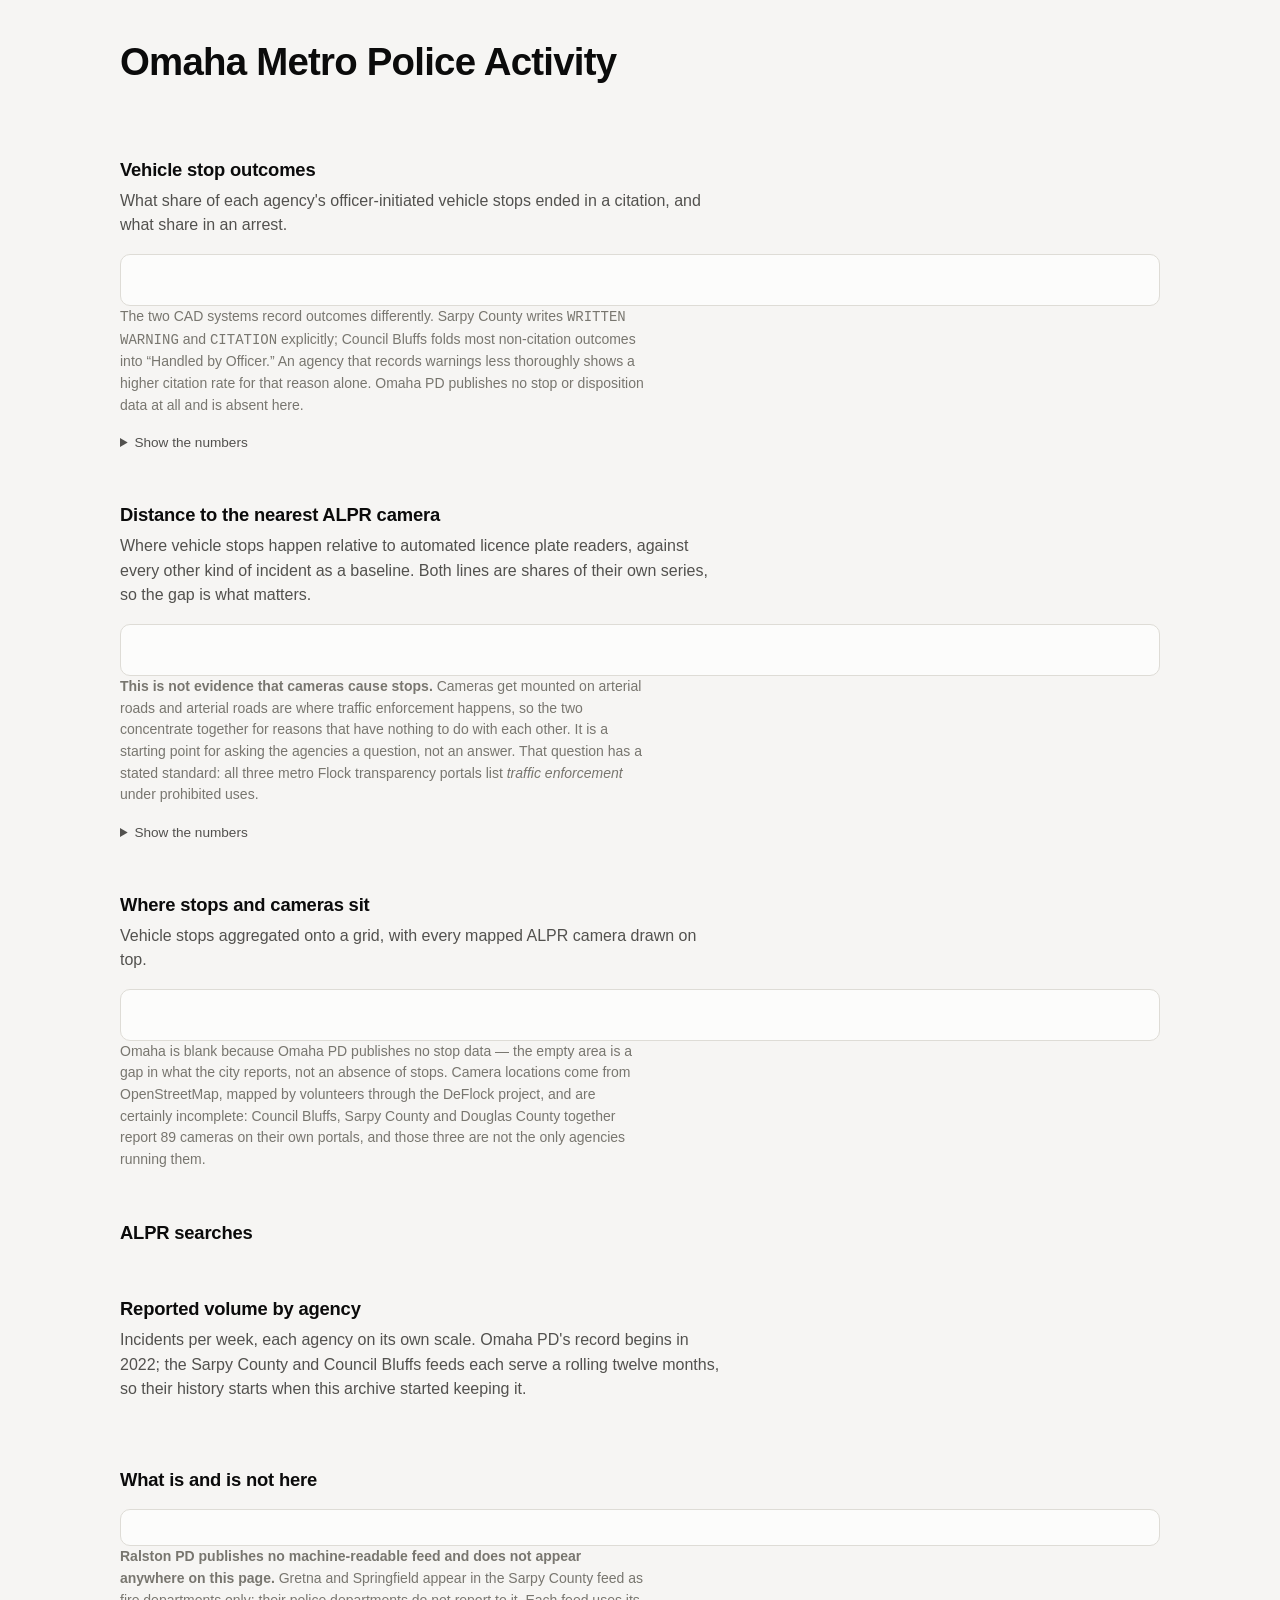
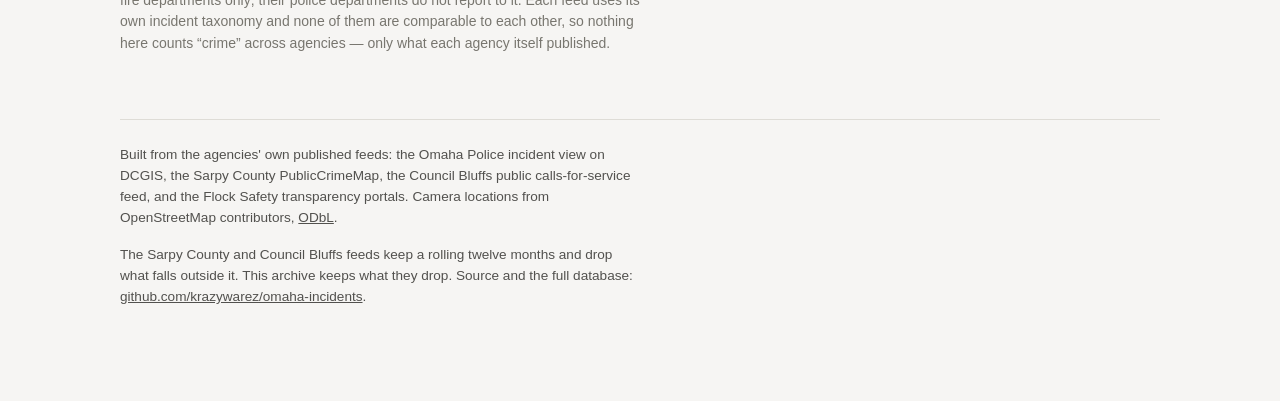
==== site_template.html @ b9408009 "Add a static public site and a Flock export reminder build_site.py precomputes every figure from the" ====
<!doctype html>
<html lang="en">
<head>
<meta charset="utf-8">
<meta name="viewport" content="width=device-width, initial-scale=1">
<title>Omaha Metro Police Activity</title>
<meta name="description" content="Police incidents, vehicle stops and ALPR camera surveillance across the Omaha metro, from the agencies' own published feeds.">
<style>
:root {
  color-scheme: light;
  --surface-0: #f6f5f3;
  --surface-1: #fcfcfb;
  --border:    #dedcd6;
  --text-primary:   #0b0b0b;
  --text-secondary: #52514e;
  --text-muted:     #78766f;
  --grid:      #e8e6e1;
  --series-1:  #2a78d6;
  --series-2:  #eb6834;
  --seq-1: #cde2fb; --seq-2: #9ec5f4; --seq-3: #6da7ec;
  --seq-4: #3987e5; --seq-5: #256abf; --seq-6: #0d366b;
}
@media (prefers-color-scheme: dark) {
  :root {
    color-scheme: dark;
    --surface-0: #121211;
    --surface-1: #1a1a19;
    --border:    #34342f;
    --text-primary:   #ffffff;
    --text-secondary: #c3c2b7;
    --text-muted:     #96958c;
    --grid:      #2c2c28;
    --series-1:  #3987e5;
    --series-2:  #d95926;
    --seq-1: #104281; --seq-2: #184f95; --seq-3: #256abf;
    --seq-4: #2a78d6; --seq-5: #5598e7; --seq-6: #9ec5f4;
  }
}
* { box-sizing: border-box; }
body {
  margin: 0; background: var(--surface-0); color: var(--text-primary);
  font: 16px/1.55 -apple-system, BlinkMacSystemFont, "Segoe UI", Roboto, Helvetica, Arial, sans-serif;
  -webkit-font-smoothing: antialiased;
}
.wrap { max-width: 1080px; margin: 0 auto; padding: 2.5rem 1.25rem 5rem; }
h1 { font-size: clamp(1.7rem, 4vw, 2.4rem); line-height: 1.15; margin: 0 0 .5rem; letter-spacing: -.02em; }
h2 { font-size: 1.15rem; margin: 0 0 .25rem; letter-spacing: -.01em; }
p  { margin: 0 0 1rem; color: var(--text-secondary); max-width: 68ch; }
.lede { font-size: 1.05rem; }
.stamp { color: var(--text-muted); font-size: .85rem; }
section { margin: 3rem 0 0; }
.note { font-size: .875rem; color: var(--text-muted); max-width: 68ch; }
.card {
  background: var(--surface-1); border: 1px solid var(--border);
  border-radius: 10px; padding: 1.1rem 1.2rem; margin-top: .9rem;
}
.tiles { display: grid; gap: .75rem; grid-template-columns: repeat(auto-fit, minmax(140px, 1fr)); margin-top: 1.5rem; }
.tile { background: var(--surface-1); border: 1px solid var(--border); border-radius: 10px; padding: .85rem 1rem; }
.tile b { display: block; font-size: 1.65rem; font-weight: 650; letter-spacing: -.02em; font-variant-numeric: tabular-nums; }
.tile span { display: block; font-size: .8rem; color: var(--text-muted); margin-top: .1rem; }
.legend { display: flex; flex-wrap: wrap; gap: 1rem; font-size: .85rem; color: var(--text-secondary); margin: .1rem 0 .8rem; }
.legend i { width: 10px; height: 10px; border-radius: 2px; display: inline-block; margin-right: .4rem; vertical-align: -1px; }
svg { display: block; width: 100%; height: auto; overflow: visible; }
svg text { fill: var(--text-secondary); font-size: 11px; }
svg .axis-line { stroke: var(--border); stroke-width: 1; }
svg .grid-line { stroke: var(--grid); stroke-width: 1; }
svg .val { fill: var(--text-primary); font-size: 11px; font-variant-numeric: tabular-nums; }
svg .cat { fill: var(--text-primary); font-size: 12px; }
.small-mult { display: grid; gap: .9rem; grid-template-columns: repeat(auto-fit, minmax(230px, 1fr)); }
.sm h3 { font-size: .85rem; margin: 0 0 .1rem; font-weight: 600; }
.sm .sub { font-size: .75rem; color: var(--text-muted); margin-bottom: .2rem; font-variant-numeric: tabular-nums; }
table { border-collapse: collapse; width: 100%; font-size: .85rem; font-variant-numeric: tabular-nums; }
th, td { text-align: right; padding: .35rem .6rem; border-bottom: 1px solid var(--border); }
th:first-child, td:first-child { text-align: left; }
th { color: var(--text-muted); font-weight: 600; }
details { margin-top: .8rem; }
summary { cursor: pointer; font-size: .85rem; color: var(--text-secondary); }
#tip {
  position: fixed; pointer-events: none; opacity: 0; transition: opacity .1s;
  background: var(--surface-1); border: 1px solid var(--border); border-radius: 7px;
  padding: .4rem .6rem; font-size: .8rem; color: var(--text-primary);
  box-shadow: 0 4px 14px rgba(0,0,0,.16); z-index: 9; max-width: 260px;
  font-variant-numeric: tabular-nums;
}
.bar-track { fill: var(--grid); }
.hit { fill: transparent; }
footer { margin-top: 4rem; padding-top: 1.5rem; border-top: 1px solid var(--border); font-size: .85rem; color: var(--text-muted); }
footer a { color: var(--text-secondary); }
</style>
</head>
<body>
<div id="tip" role="status" aria-live="polite"></div>
<div class="wrap">
<h1>Omaha Metro Police Activity</h1>
<p class="lede" id="lede"></p>
<p class="stamp" id="stamp"></p>

<div class="tiles" id="tiles"></div>

<section>
  <h2>Vehicle stop outcomes</h2>
  <p>What share of each agency's officer-initiated vehicle stops ended in a citation, and what share in an arrest.</p>
  <div class="card">
    <div class="legend" id="lg-out"></div>
    <div id="c-outcomes"></div>
  </div>
  <p class="note">The two CAD systems record outcomes differently. Sarpy County writes <code>WRITTEN WARNING</code> and <code>CITATION</code> explicitly; Council Bluffs folds most non-citation outcomes into &ldquo;Handled by Officer.&rdquo; An agency that records warnings less thoroughly shows a higher citation rate for that reason alone. Omaha PD publishes no stop or disposition data at all and is absent here.</p>
  <details><summary>Show the numbers</summary><div id="t-outcomes"></div></details>
</section>

<section>
  <h2>Distance to the nearest ALPR camera</h2>
  <p>Where vehicle stops happen relative to automated licence plate readers, against every other kind of incident as a baseline. Both lines are shares of their own series, so the gap is what matters.</p>
  <div class="card">
    <div class="legend" id="lg-prox"></div>
    <div id="c-prox"></div>
  </div>
  <p class="note"><strong>This is not evidence that cameras cause stops.</strong> Cameras get mounted on arterial roads and arterial roads are where traffic enforcement happens, so the two concentrate together for reasons that have nothing to do with each other. It is a starting point for asking the agencies a question, not an answer. That question has a stated standard: all three metro Flock transparency portals list <em>traffic enforcement</em> under prohibited uses.</p>
  <details><summary>Show the numbers</summary><div id="t-prox"></div></details>
</section>

<section>
  <h2>Where stops and cameras sit</h2>
  <p>Vehicle stops aggregated onto a grid, with every mapped ALPR camera drawn on top.</p>
  <div class="card">
    <div class="legend" id="lg-map"></div>
    <div id="c-map"></div>
  </div>
  <p class="note">Omaha is blank because Omaha PD publishes no stop data &mdash; the empty area is a gap in what the city reports, not an absence of stops. Camera locations come from OpenStreetMap, mapped by volunteers through the DeFlock project, and are certainly incomplete: Council Bluffs, Sarpy County and Douglas County together report 89 cameras on their own portals, and those three are not the only agencies running them.</p>
</section>

<section>
  <h2>ALPR searches</h2>
  <div id="searches"></div>
</section>

<section>
  <h2>Reported volume by agency</h2>
  <p>Incidents per week, each agency on its own scale. Omaha PD's record begins in 2022; the Sarpy County and Council Bluffs feeds each serve a rolling twelve months, so their history starts when this archive started keeping it.</p>
  <div class="small-mult" id="c-weekly"></div>
</section>

<section>
  <h2>What is and is not here</h2>
  <div class="card"><div id="t-coverage"></div></div>
  <p class="note"><strong>Ralston PD publishes no machine-readable feed and does not appear anywhere on this page.</strong> Gretna and Springfield appear in the Sarpy County feed as fire departments only; their police departments do not report to it. Each feed uses its own incident taxonomy and none of them are comparable to each other, so nothing here counts &ldquo;crime&rdquo; across agencies &mdash; only what each agency itself published.</p>
</section>

<footer>
  <p>Built from the agencies' own published feeds: the Omaha Police incident view on DCGIS, the Sarpy County PublicCrimeMap, the Council Bluffs public calls-for-service feed, and the Flock Safety transparency portals. Camera locations from OpenStreetMap contributors, <a href="https://opendatacommons.org/licenses/odbl/">ODbL</a>.</p>
  <p>The Sarpy County and Council Bluffs feeds keep a rolling twelve months and drop what falls outside it. This archive keeps what they drop. Source and the full database: <a href="https://github.com/krazywarez/omaha-incidents">github.com/krazywarez/omaha-incidents</a>.</p>
</footer>
</div>

<script>
const DATA = /*DATA*/null;
const S1 = 'var(--series-1)', S2 = 'var(--series-2)';
const fmt = n => n.toLocaleString('en-US');
const pct = (v, d = 1) => (v * 100).toFixed(d) + '%';
const tip = document.getElementById('tip');

function showTip(evt, html) {
  tip.innerHTML = html;
  tip.style.opacity = 1;
  const pad = 14, r = tip.getBoundingClientRect();
  let x = evt.clientX + pad, y = evt.clientY + pad;
  if (x + r.width > innerWidth - 8) x = evt.clientX - r.width - pad;
  if (y + r.height > innerHeight - 8) y = evt.clientY - r.height - pad;
  tip.style.left = x + 'px'; tip.style.top = y + 'px';
}
const hideTip = () => { tip.style.opacity = 0; };
function hoverable(el, html) {
  el.addEventListener('mousemove', e => showTip(e, html));
  el.addEventListener('mouseleave', hideTip);
}
const el = (tag, attrs = {}, kids = []) => {
  const n = document.createElementNS('http://www.w3.org/2000/svg', tag);
  for (const k in attrs) n.setAttribute(k, attrs[k]);
  kids.forEach(c => n.appendChild(c));
  return n;
};
function legend(id, items) {
  document.getElementById(id).innerHTML = items
    .map(([c, l]) => `<span><i style="background:${c}"></i>${l}</span>`).join('');
}
function table(id, cols, rows) {
  document.getElementById(id).innerHTML =
    '<table><thead><tr>' + cols.map(c => `<th>${c}</th>`).join('') +
    '</tr></thead><tbody>' + rows.map(r => '<tr>' +
      r.map(c => `<td>${c}</td>`).join('') + '</tr>').join('') + '</tbody></table>';
}

/* ---- tiles ---- */
(function () {
  const t = DATA.totals;
  document.getElementById('lede').textContent =
    `${fmt(t.incidents)} incidents and ${fmt(t.stops)} officer-initiated vehicle stops from six law` +
    ` enforcement agencies, against ${fmt(t.cameras)} mapped licence plate readers and` +
    ` ${fmt(t.searches)} published searches of one agency's camera network.`;
  document.getElementById('stamp').textContent = 'Rebuilt ' + t.built + '.';
  const tiles = [
    [fmt(t.incidents), 'Incidents'], [fmt(t.stops), 'Vehicle stops'],
    [fmt(t.cameras), 'ALPR cameras'], [fmt(t.searches), 'Published searches'],
    [fmt(t.raw), 'Raw payloads kept'],
  ];
  document.getElementById('tiles').innerHTML = tiles
    .map(([v, l]) => `<div class="tile"><b>${v}</b><span>${l}</span></div>`).join('');
})();

/* ---- stop outcomes: grouped horizontal bars ---- */
(function () {
  const d = DATA.outcomes;
  if (!d.length) return;
  legend('lg-out', [[S1, 'Cited'], [S2, 'Arrested']]);
  const W = 720, rowH = 52, padL = 150, padR = 64, top = 8;
  const H = top + d.length * rowH + 26;
  const max = Math.max(...d.map(r => r.cited)) * 1.12;
  const x = v => padL + (v / max) * (W - padL - padR);
  const svg = el('svg', { viewBox: `0 0 ${W} ${H}`, role: 'img',
    'aria-label': 'Citation and arrest rate on vehicle stops, by agency' });

  [0, .2, .4, .6].forEach(g => {
    if (g > max) return;
    svg.appendChild(el('line', { class: 'grid-line', x1: x(g), x2: x(g), y1: top, y2: top + d.length * rowH }));
    const tx = el('text', { x: x(g), y: H - 8, 'text-anchor': 'middle' });
    tx.textContent = pct(g, 0); svg.appendChild(tx);
  });

  d.forEach((r, i) => {
    const yTop = top + i * rowH;
    const name = el('text', { x: padL - 12, y: yTop + 26, 'text-anchor': 'end', class: 'cat' });
    name.textContent = r.agency; svg.appendChild(name);
    // 2px surface gap between the paired bars
    [['cited', S1, yTop + 8, 15], ['arrested', S2, yTop + 25, 15]].forEach(([k, col, y, h]) => {
      const w = Math.max(x(r[k]) - padL, 0);
      const bar = el('rect', { x: padL, y, width: w, height: h, rx: 4, fill: col });
      svg.appendChild(bar);
      const lab = el('text', { x: padL + w + 8, y: y + h - 3, class: 'val' });
      lab.textContent = pct(r[k], k === 'arrested' ? 2 : 1);
      svg.appendChild(lab);
      const hit = el('rect', { class: 'hit', x: padL, y: y - 2, width: W - padL, height: h + 4 });
      svg.appendChild(hit);
      hoverable(hit, `<b>${r.agency}</b><br>${k === 'cited' ? 'Cited' : 'Arrested'}: ` +
        `${pct(r[k], 2)} of ${fmt(r.stops)} stops`);
    });
  });
  document.getElementById('c-outcomes').appendChild(svg);
  table('t-outcomes', ['Agency', 'Stops', 'Cited', 'Arrested'],
    d.map(r => [r.agency, fmt(r.stops), pct(r.cited), pct(r.arrested, 2)]));
})();

/* ---- distance to nearest camera: two lines + crosshair ---- */
(function () {
  const d = DATA.proximity;
  if (!d.length) return;
  legend('lg-prox', [[S2, 'Vehicle stops'], [S1, 'All other incidents']]);
  const W = 720, H = 300, padL = 52, padR = 96, padT = 12, padB = 44;
  const maxY = Math.max(...d.map(r => Math.max(r.stops, r.other))) * 1.1;
  const maxX = Math.max(...d.map(r => r.m));
  const x = v => padL + (v / maxX) * (W - padL - padR);
  const y = v => H - padB - (v / maxY) * (H - padT - padB);
  const svg = el('svg', { viewBox: `0 0 ${W} ${H}`, role: 'img',
    'aria-label': 'Share of incidents by distance to the nearest ALPR camera' });

  for (let g = 0; g <= maxY; g += 0.04) {
    svg.appendChild(el('line', { class: 'grid-line', x1: padL, x2: W - padR, y1: y(g), y2: y(g) }));
    const t = el('text', { x: padL - 10, y: y(g) + 4, 'text-anchor': 'end' });
    t.textContent = pct(g, 0); svg.appendChild(t);
  }
  d.forEach(r => {
    const t = el('text', { x: x(r.m), y: H - padB + 18, 'text-anchor': 'middle' });
    t.textContent = r.m; svg.appendChild(t);
  });
  const ax = el('text', { x: (padL + W - padR) / 2, y: H - 6, 'text-anchor': 'middle' });
  ax.textContent = 'metres to the nearest camera'; svg.appendChild(ax);

  const path = (key, col) => {
    const dstr = d.map((r, i) => `${i ? 'L' : 'M'}${x(r.m)},${y(r[key])}`).join(' ');
    svg.appendChild(el('path', { d: dstr, fill: 'none', stroke: col,
      'stroke-width': 2, 'stroke-linejoin': 'round', 'stroke-linecap': 'round' }));
    d.forEach(r => svg.appendChild(el('circle', { cx: x(r.m), cy: y(r[key]), r: 4,
      fill: col, stroke: 'var(--surface-1)', 'stroke-width': 2 })));
    const last = d[d.length - 1];
    const lab = el('text', { x: x(last.m) + 10, y: y(last[key]) + 4, class: 'val' });
    lab.textContent = key === 'stops' ? 'stops' : 'other'; svg.appendChild(lab);
  };
  path('other', S1); path('stops', S2);

  const cross = el('line', { class: 'axis-line', y1: padT, y2: H - padB, opacity: 0 });
  svg.appendChild(cross);
  const band = el('rect', { class: 'hit', x: padL, y: padT, width: W - padL - padR, height: H - padT - padB });
  svg.appendChild(band);
  band.addEventListener('mousemove', e => {
    const box = svg.getBoundingClientRect();
    const vx = (e.clientX - box.left) / box.width * W;
    let best = d[0];
    d.forEach(r => { if (Math.abs(x(r.m) - vx) < Math.abs(x(best.m) - vx)) best = r; });
    cross.setAttribute('x1', x(best.m)); cross.setAttribute('x2', x(best.m));
    cross.setAttribute('opacity', 1);
    showTip(e, `<b>${best.m}–${best.m + (d[1] ? d[1].m - d[0].m : 200)} m</b><br>` +
      `Vehicle stops: ${pct(best.stops)}<br>All other: ${pct(best.other)}`);
  });
  band.addEventListener('mouseleave', () => { cross.setAttribute('opacity', 0); hideTip(); });
  document.getElementById('c-prox').appendChild(svg);
  table('t-prox', ['Distance (m)', 'Vehicle stops', 'All other incidents'],
    d.map(r => [r.m, pct(r.stops, 2), pct(r.other, 2)]));
})();

/* ---- map: stop-density grid + cameras ---- */
(function () {
  const m = DATA.map;
  if (!m || !m.cells.length) return;
  const seq = ['--seq-1', '--seq-2', '--seq-3', '--seq-4', '--seq-5', '--seq-6'].map(v => `var(${v})`);
  legend('lg-map', [[seq[1], 'Fewer stops'], [seq[5], 'More stops'], [S2, 'ALPR camera']]);
  // bounds must cover the cameras too, or they render outside the frame
  const lats = m.cells.map(c => c[0]).concat(m.cameras.map(c => c[0]));
  const lons = m.cells.map(c => c[1]).concat(m.cameras.map(c => c[1]));
  const lat0 = Math.min(...lats) - m.cell, lat1 = Math.max(...lats) + m.cell * 2;
  const lon0 = Math.min(...lons) - m.cell, lon1 = Math.max(...lons) + m.cell * 2;
  const k = Math.cos((lat0 + lat1) / 2 * Math.PI / 180);
  const W = 900, H = Math.round(W * (lat1 - lat0) / ((lon1 - lon0) * k));
  const x = lon => (lon - lon0) / (lon1 - lon0) * W;
  const y = lat => H - (lat - lat0) / (lat1 - lat0) * H;
  const svg = el('svg', { viewBox: `0 0 ${W} ${H}`, role: 'img',
    'aria-label': 'Map of vehicle stop density with ALPR camera locations' });
  const clip = el('clipPath', { id: 'mapclip' });
  clip.appendChild(el('rect', { x: 0, y: 0, width: W, height: H, rx: 6 }));
  svg.appendChild(clip);
  svg.appendChild(el('rect', { x: 0, y: 0, width: W, height: H, fill: 'var(--surface-0)', rx: 6 }));
  const plot = el('g', { 'clip-path': 'url(#mapclip)' });
  svg.appendChild(plot);

  const counts = m.cells.map(c => c[2]).sort((a, b) => a - b);
  const q = p => counts[Math.floor(p * (counts.length - 1))];
  const breaks = [q(.4), q(.65), q(.82), q(.93), q(.98)];
  const colour = n => seq[breaks.filter(b => n > b).length];
  const cw = x(lon0 + m.cell) - x(lon0), ch = y(lat0) - y(lat0 + m.cell);
  m.cells.forEach(([la, lo, n]) => {
    const r = el('rect', { x: x(lo), y: y(la + m.cell), width: Math.max(cw - 1, 1),
      height: Math.max(ch - 1, 1), fill: colour(n), rx: 1 });
    plot.appendChild(r);
    hoverable(r, `${fmt(n)} vehicle stops in this cell`);
  });
  m.cameras.forEach(([la, lo]) => {
    const c = el('circle', { cx: x(lo), cy: y(la), r: 4.5, fill: S2,
      stroke: 'var(--surface-0)', 'stroke-width': 2 });
    plot.appendChild(c);
    hoverable(c, 'ALPR camera<br>' + la.toFixed(4) + ', ' + lo.toFixed(4));
  });
  [['Omaha', 41.257, -95.995], ['Council Bluffs', 41.262, -95.861],
   ['Bellevue', 41.137, -95.914], ['Papillion', 41.155, -96.043],
   ['La Vista', 41.183, -96.031], ['Ralston', 41.205, -96.043]].forEach(([n, la, lo]) => {
    if (la < lat0 || la > lat1 || lo < lon0 || lo > lon1) return;
    const t = el('text', { x: x(lo), y: y(la), 'text-anchor': 'middle', class: 'cat' });
    t.setAttribute('stroke', 'var(--surface-0)'); t.setAttribute('stroke-width', '3');
    t.setAttribute('paint-order', 'stroke'); t.textContent = n;
    plot.appendChild(t);
  });
  document.getElementById('c-map').appendChild(svg);
})();

/* ---- search audit ---- */
(function () {
  const s = DATA.searches, host = document.getElementById('searches');
  if (!s) { host.innerHTML = '<p>No search audit has been collected yet.</p>'; return; }
  const missing = s.searches - s.with_reason;
  host.innerHTML =
    `<p>Council Bluffs PD publishes every search run against its camera network for the ` +
    `trailing 30 days. Between ${s.first} and ${s.last} there were <b>${fmt(s.searches)}</b>. ` +
    `Its own access policy states that all system access requires a valid reason.</p>` +
    `<div class="card">` +
      `<div class="legend"><span><i style="background:${S2}"></i>Search recorded a reason</span>` +
      `<span><i style="background:var(--grid)"></i>No reason recorded</span></div>` +
      `<div id="c-reason"></div>` +
      `<p class="note" style="margin:.7rem 0 0">${fmt(s.with_reason)} of ${fmt(s.searches)} searches ` +
      `carried any reason at all. The reasons that exist are free text, often a single word. ` +
      `The user id is redacted by Flock before publication, so no search here can be attributed ` +
      `to a person.</p>` +
    `</div>` +
    `<p style="margin-top:1.4rem">Each search reaches across a sharing network of other agencies' ` +
    `cameras. The median search touched <b>${fmt(s.median_networks)}</b> networks; the largest ` +
    `touched <b>${fmt(s.max_networks)}</b>.</p>` +
    `<div class="card"><div id="c-net"></div></div>` +
    `<details><summary>Most common stated reasons</summary><div id="t-reasons"></div></details>`;

  const W = 720, H = 46;
  const svg = el('svg', { viewBox: `0 0 ${W} ${H}`, role: 'img',
    'aria-label': 'Share of searches recording a reason' });
  const w1 = W * s.reason_rate;
  svg.appendChild(el('rect', { class: 'bar-track', x: 0, y: 0, width: W, height: 26, rx: 4 }));
  svg.appendChild(el('rect', { x: 0, y: 0, width: w1, height: 26, rx: 4, fill: S2 }));
  const l1 = el('text', { x: 0, y: H - 4, class: 'val' });
  l1.textContent = `${fmt(s.with_reason)} with a reason (${pct(s.reason_rate)})`;
  svg.appendChild(l1);
  const l2 = el('text', { x: W, y: H - 4, 'text-anchor': 'end', class: 'val' });
  l2.textContent = `${fmt(missing)} without`;
  svg.appendChild(l2);
  document.getElementById('c-reason').appendChild(svg);

  // keep empty bins: dropping them would compress the axis and hide the gap
  const h = s.histogram;
  const NW = 720, NH = 210, padL = 8, padB = 40;
  const nmax = Math.max(...h.map(b => b.n));
  const bw = (NW - padL) / h.length;
  const nsvg = el('svg', { viewBox: `0 0 ${NW} ${NH}`, role: 'img',
    'aria-label': 'Searches by number of camera networks reached' });
  h.forEach((b, i) => {
    const bh = (b.n / nmax) * (NH - padB - 16);
    const bx = padL + i * bw, by = NH - padB - bh;
    const r = el('rect', { x: bx + 2, y: by, width: bw - 6, height: bh, rx: 4, fill: S1 });
    nsvg.appendChild(r);
    hoverable(r, `<b>${fmt(b.n)} searches</b><br>reached ${fmt(b.lo + 1)}–${fmt(b.hi)} networks`);
    const v = el('text', { x: bx + bw / 2 - 2, y: by - 6, 'text-anchor': 'middle', class: 'val' });
    v.textContent = b.n ? fmt(b.n) : ''; nsvg.appendChild(v);
    const t = el('text', { x: bx + bw / 2 - 2, y: NH - padB + 18, 'text-anchor': 'middle' });
    t.textContent = b.hi >= 10000 ? '2500+' : fmt(b.hi); nsvg.appendChild(t);
  });
  const nx = el('text', { x: NW / 2, y: NH - 8, 'text-anchor': 'middle' });
  nx.textContent = 'camera networks reached by the search (upper bound of each band)';
  nsvg.appendChild(nx);
  document.getElementById('c-net').appendChild(nsvg);
  table('t-reasons', ['Stated reason', 'Searches'], s.reasons.map(r => [r.reason, r.n]));
})();

/* ---- weekly small multiples ---- */
(function () {
  const w = DATA.weekly, host = document.getElementById('c-weekly');
  Object.keys(w).sort((a, b) => {
    const sa = w[a].counts.reduce((x, y) => x + y, 0), sb = w[b].counts.reduce((x, y) => x + y, 0);
    return sb - sa;
  }).forEach(agency => {
    const g = w[agency];
    if (g.counts.length < 2) return;
    const W = 260, H = 74;
    const max = Math.max(...g.counts);
    const x = i => (i / (g.counts.length - 1)) * W;
    const y = v => H - 4 - (v / max) * (H - 12);
    const svg = el('svg', { viewBox: `0 0 ${W} ${H}`, role: 'img',
      'aria-label': `Weekly incidents reported by ${agency}` });
    svg.appendChild(el('path', {
      d: g.counts.map((v, i) => `${i ? 'L' : 'M'}${x(i)},${y(v)}`).join(' '),
      fill: 'none', stroke: S1, 'stroke-width': 2, 'stroke-linejoin': 'round' }));
    const hit = el('rect', { class: 'hit', x: 0, y: 0, width: W, height: H });
    svg.appendChild(hit);
    hit.addEventListener('mousemove', e => {
      const box = svg.getBoundingClientRect();
      const i = Math.round((e.clientX - box.left) / box.width * (g.counts.length - 1));
      const j = Math.max(0, Math.min(g.counts.length - 1, i));
      showTip(e, `<b>${agency}</b><br>week of ${g.weeks[j]}<br>${fmt(g.counts[j])} incidents`);
    });
    hit.addEventListener('mouseleave', hideTip);
    const box = document.createElement('div');
    box.className = 'sm card';
    box.innerHTML = `<h3>${agency}</h3><div class="sub">${g.weeks[0]} → ` +
      `${g.weeks[g.weeks.length - 1]} &middot; peak ${fmt(max)}/wk</div>`;
    box.appendChild(svg);
    host.appendChild(box);
  });
})();

/* ---- coverage table ---- */
table('t-coverage', ['Agency', 'Incidents', 'Vehicle stops', 'From', 'To'],
  DATA.agencies.map(a => [a.agency, fmt(a.incidents),
    a.stops ? fmt(a.stops) : '—', a.first, a.last]));
</script>
</body>
</html>
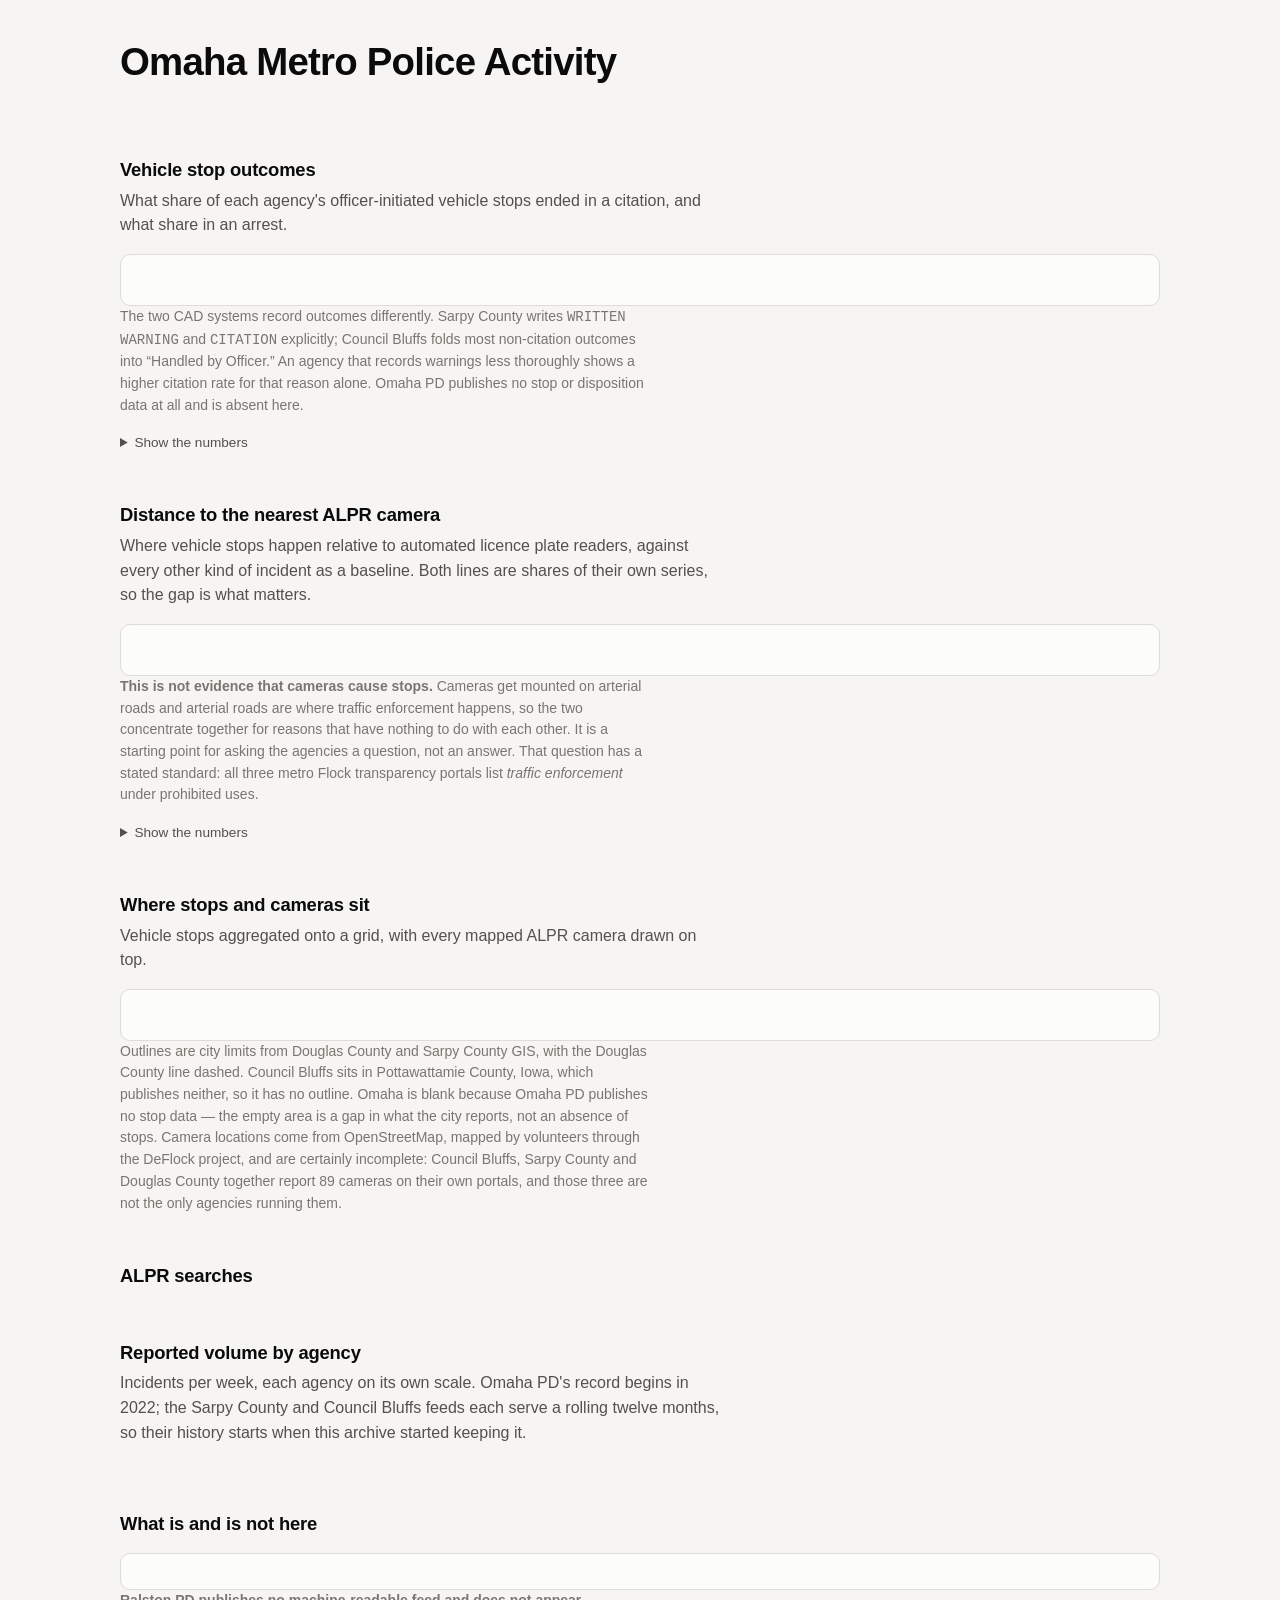
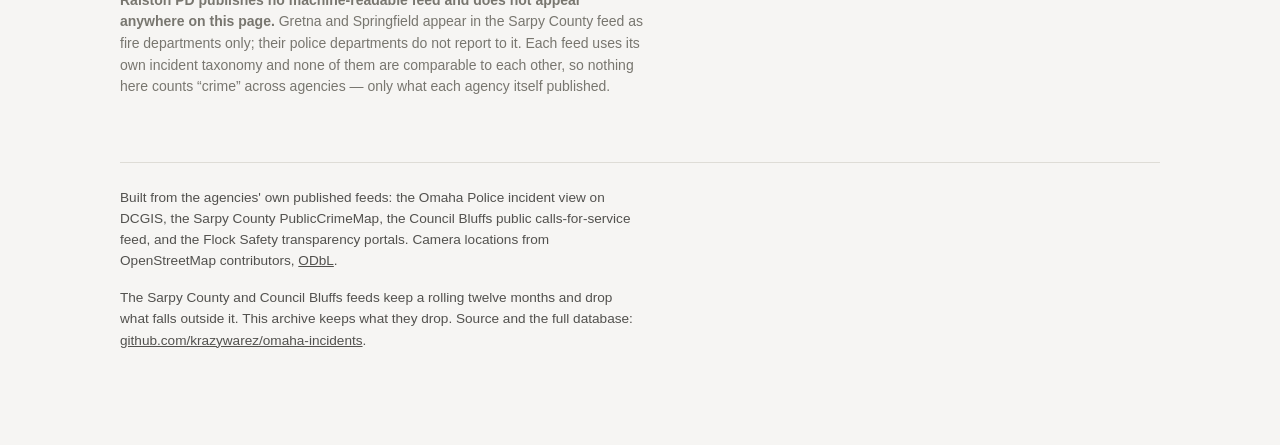
==== commit 87de03da: "Outline city limits and the county line on the map The map floated grid cells and camera dots in bla" ====
--- a/site_template.html
+++ b/site_template.html
@@ -15,6 +15,7 @@
   --text-secondary: #52514e;
   --text-muted:     #78766f;
   --grid:      #e8e6e1;
+  --outline:   #c9c6bd;
   --series-1:  #2a78d6;
   --series-2:  #eb6834;
   --seq-1: #cde2fb; --seq-2: #9ec5f4; --seq-3: #6da7ec;
@@ -30,6 +31,7 @@
     --text-secondary: #c3c2b7;
     --text-muted:     #96958c;
     --grid:      #2c2c28;
+    --outline:   #45443e;
     --series-1:  #3987e5;
     --series-2:  #d95926;
     --seq-1: #104281; --seq-2: #184f95; --seq-3: #256abf;
@@ -126,7 +128,7 @@
     <div class="legend" id="lg-map"></div>
     <div id="c-map"></div>
   </div>
-  <p class="note">Omaha is blank because Omaha PD publishes no stop data &mdash; the empty area is a gap in what the city reports, not an absence of stops. Camera locations come from OpenStreetMap, mapped by volunteers through the DeFlock project, and are certainly incomplete: Council Bluffs, Sarpy County and Douglas County together report 89 cameras on their own portals, and those three are not the only agencies running them.</p>
+  <p class="note">Outlines are city limits from Douglas County and Sarpy County GIS, with the Douglas County line dashed. Council Bluffs sits in Pottawattamie County, Iowa, which publishes neither, so it has no outline. Omaha is blank because Omaha PD publishes no stop data &mdash; the empty area is a gap in what the city reports, not an absence of stops. Camera locations come from OpenStreetMap, mapped by volunteers through the DeFlock project, and are certainly incomplete: Council Bluffs, Sarpy County and Douglas County together report 89 cameras on their own portals, and those three are not the only agencies running them.</p>
 </section>
 
 <section>
@@ -311,7 +313,8 @@
   const m = DATA.map;
   if (!m || !m.cells.length) return;
   const seq = ['--seq-1', '--seq-2', '--seq-3', '--seq-4', '--seq-5', '--seq-6'].map(v => `var(${v})`);
-  legend('lg-map', [[seq[1], 'Fewer stops'], [seq[5], 'More stops'], [S2, 'ALPR camera']]);
+  legend('lg-map', [[seq[1], 'Fewer stops'], [seq[5], 'More stops'], [S2, 'ALPR camera'],
+    ['var(--outline)', 'City limits, Douglas County line']]);
   // bounds must cover the cameras too, or they render outside the frame
   const lats = m.cells.map(c => c[0]).concat(m.cameras.map(c => c[0]));
   const lons = m.cells.map(c => c[1]).concat(m.cameras.map(c => c[1]));
@@ -334,6 +337,16 @@
   const q = p => counts[Math.floor(p * (counts.length - 1))];
   const breaks = [q(.4), q(.65), q(.82), q(.93), q(.98)];
   const colour = n => seq[breaks.filter(b => n > b).length];
+  // outlines first, so the data sits on top of them
+  (m.boundaries || []).forEach(b => {
+    const d = b.rings.map(r => r.map((pt, i) =>
+      `${i ? 'L' : 'M'}${x(pt[0]).toFixed(1)},${y(pt[1]).toFixed(1)}`).join(' ') + 'Z').join(' ');
+    plot.appendChild(el('path', { d, fill: 'none', stroke: 'var(--outline)',
+      'stroke-width': b.kind === 'county' ? 1.6 : 1,
+      'stroke-linejoin': 'round',
+      'stroke-dasharray': b.kind === 'county' ? '6 4' : 'none' }));
+  });
+
   const cw = x(lon0 + m.cell) - x(lon0), ch = y(lat0) - y(lat0 + m.cell);
   m.cells.forEach(([la, lo, n]) => {
     const r = el('rect', { x: x(lo), y: y(la + m.cell), width: Math.max(cw - 1, 1),
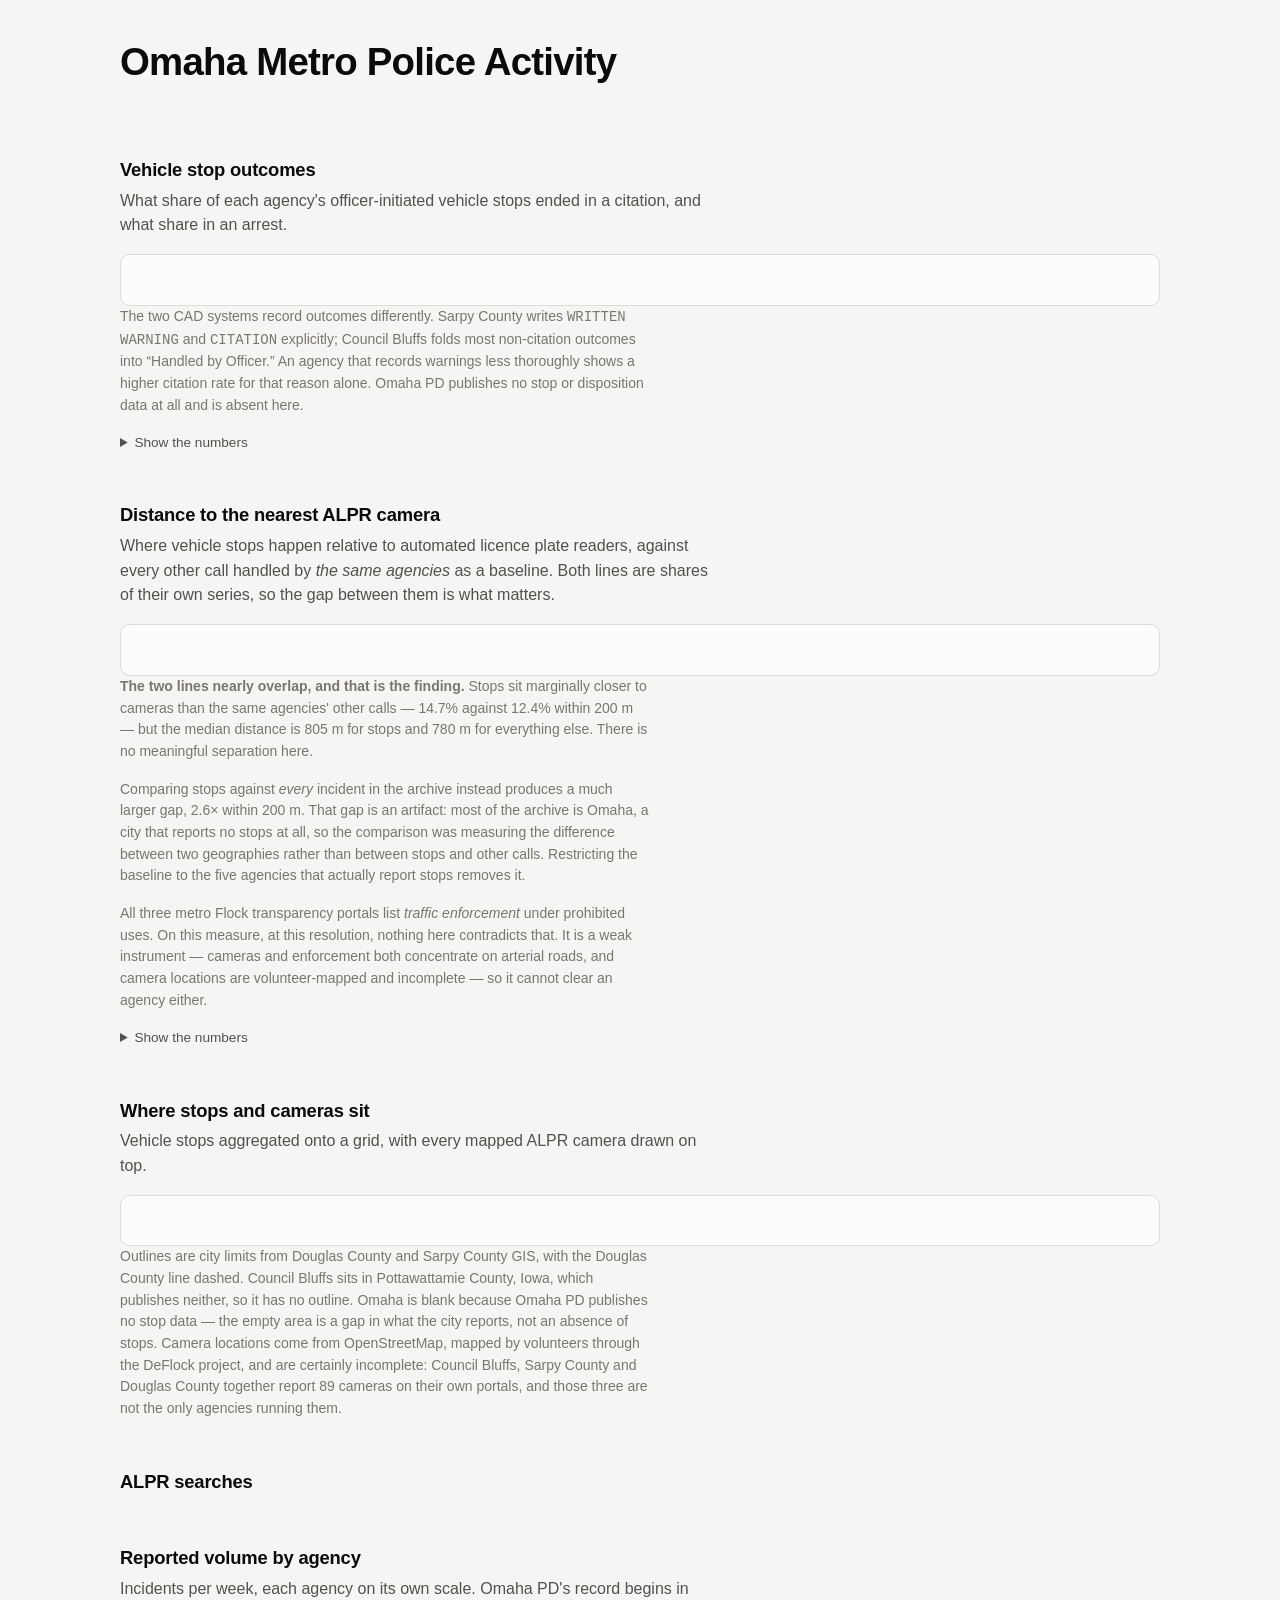
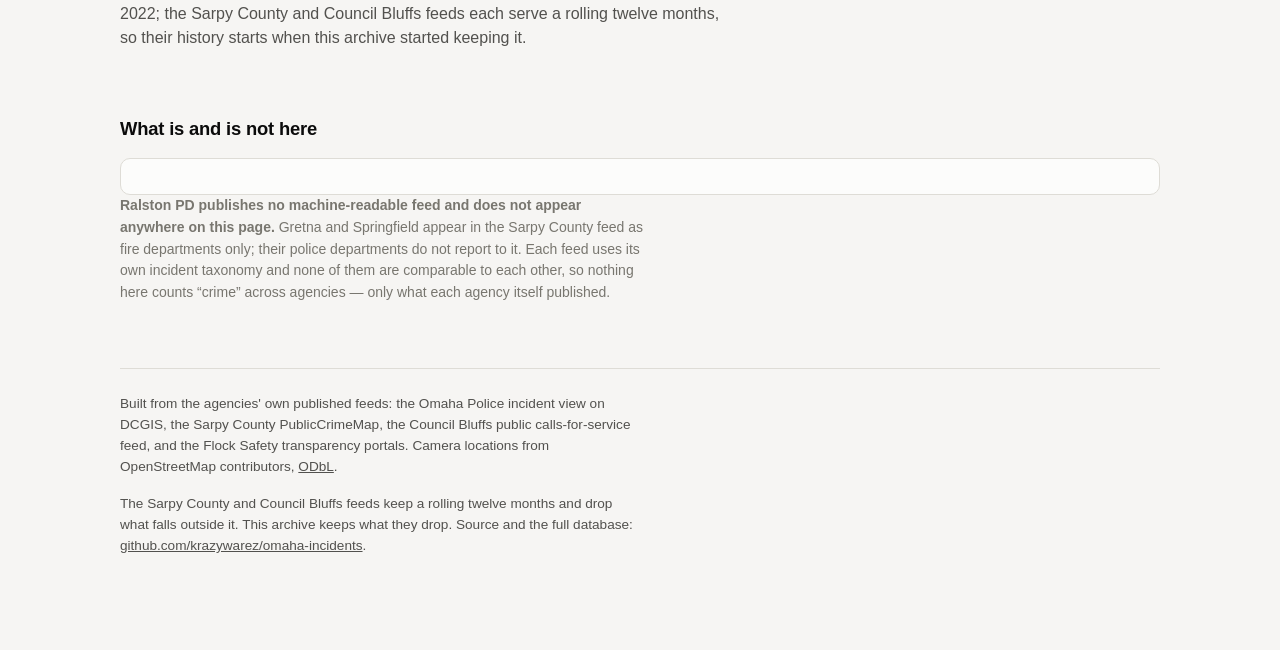
==== commit 5fa2c309: "Backfill OPD 2015-2021 from the yearly CSVs; fix the camera baseline OPD publishes a CSV per year at" ====
--- a/site_template.html
+++ b/site_template.html
@@ -112,12 +112,14 @@
 
 <section>
   <h2>Distance to the nearest ALPR camera</h2>
-  <p>Where vehicle stops happen relative to automated licence plate readers, against every other kind of incident as a baseline. Both lines are shares of their own series, so the gap is what matters.</p>
+  <p>Where vehicle stops happen relative to automated licence plate readers, against every other call handled by <em>the same agencies</em> as a baseline. Both lines are shares of their own series, so the gap between them is what matters.</p>
   <div class="card">
     <div class="legend" id="lg-prox"></div>
     <div id="c-prox"></div>
   </div>
-  <p class="note"><strong>This is not evidence that cameras cause stops.</strong> Cameras get mounted on arterial roads and arterial roads are where traffic enforcement happens, so the two concentrate together for reasons that have nothing to do with each other. It is a starting point for asking the agencies a question, not an answer. That question has a stated standard: all three metro Flock transparency portals list <em>traffic enforcement</em> under prohibited uses.</p>
+  <p class="note"><strong>The two lines nearly overlap, and that is the finding.</strong> Stops sit marginally closer to cameras than the same agencies' other calls &mdash; 14.7% against 12.4% within 200&nbsp;m &mdash; but the median distance is 805&nbsp;m for stops and 780&nbsp;m for everything else. There is no meaningful separation here.</p>
+  <p class="note">Comparing stops against <em>every</em> incident in the archive instead produces a much larger gap, 2.6&times; within 200&nbsp;m. That gap is an artifact: most of the archive is Omaha, a city that reports no stops at all, so the comparison was measuring the difference between two geographies rather than between stops and other calls. Restricting the baseline to the five agencies that actually report stops removes it.</p>
+  <p class="note">All three metro Flock transparency portals list <em>traffic enforcement</em> under prohibited uses. On this measure, at this resolution, nothing here contradicts that. It is a weak instrument &mdash; cameras and enforcement both concentrate on arterial roads, and camera locations are volunteer-mapped and incomplete &mdash; so it cannot clear an agency either.</p>
   <details><summary>Show the numbers</summary><div id="t-prox"></div></details>
 </section>
 
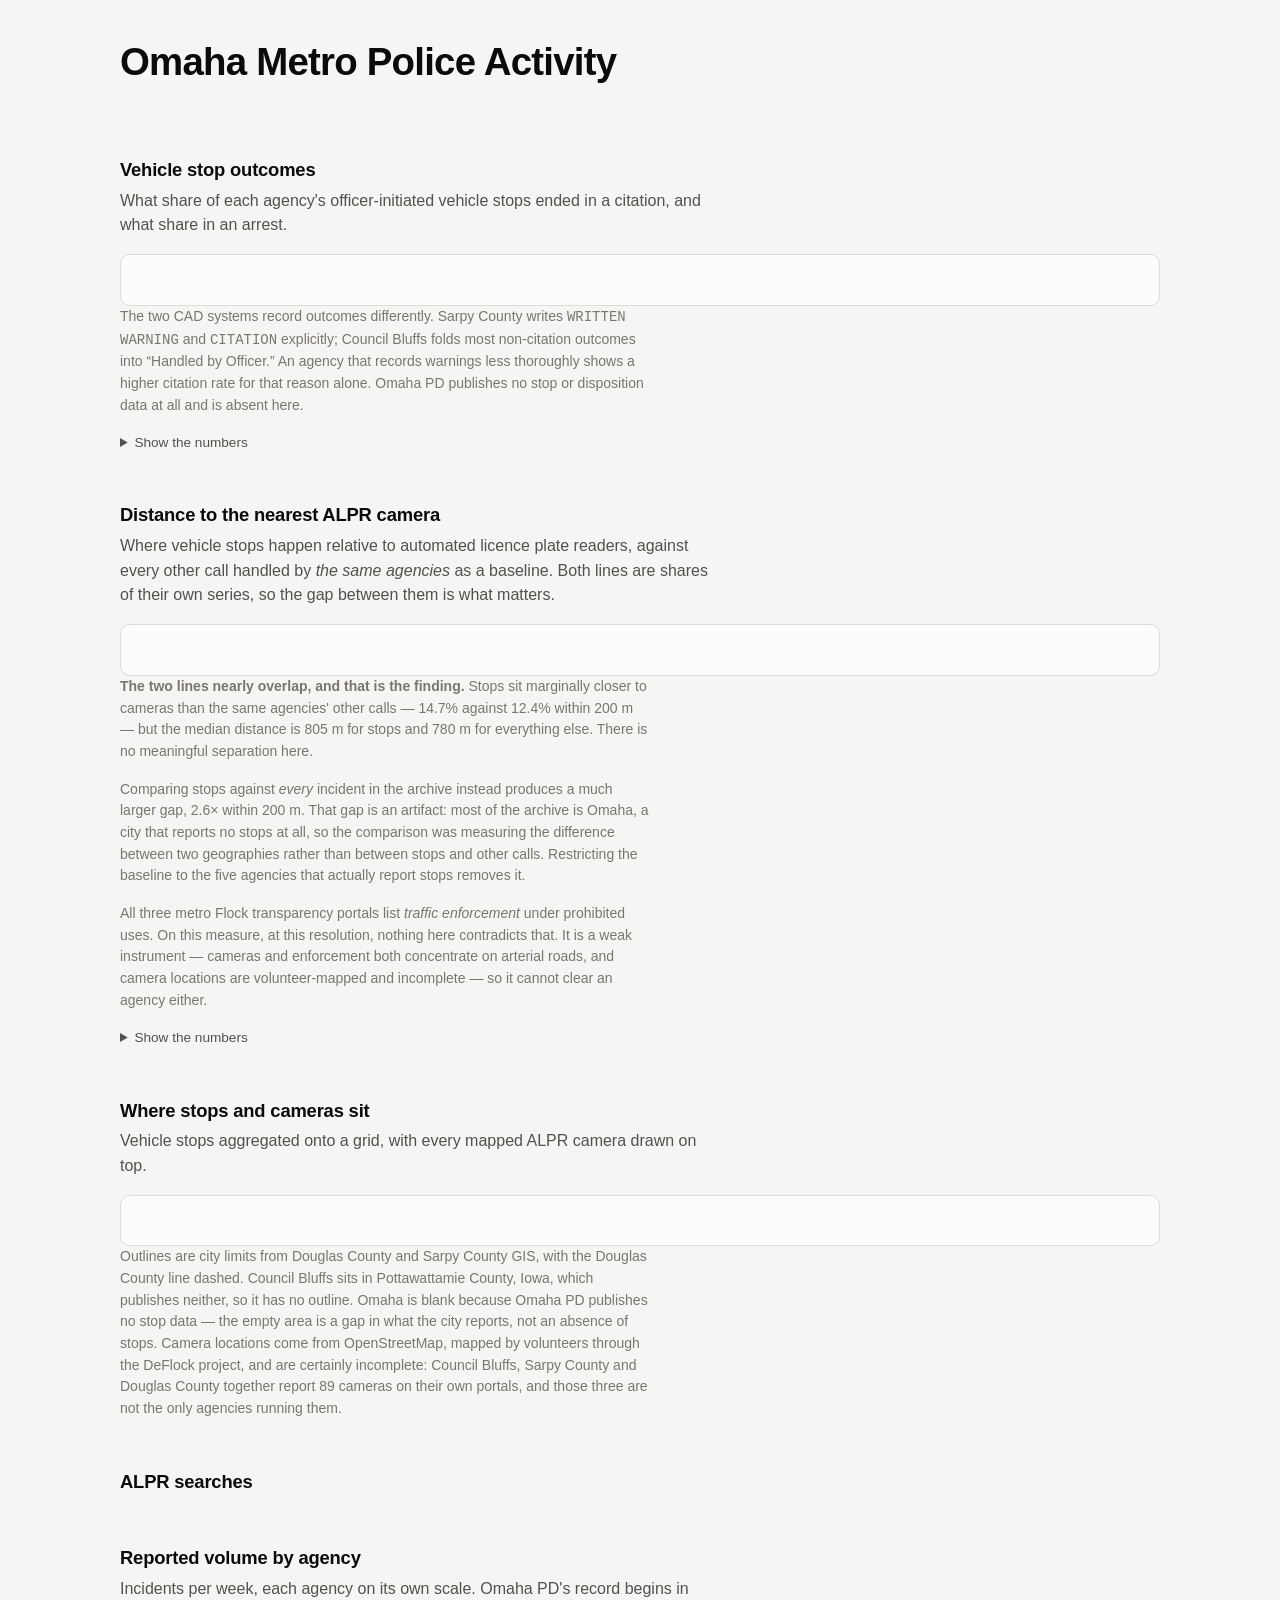
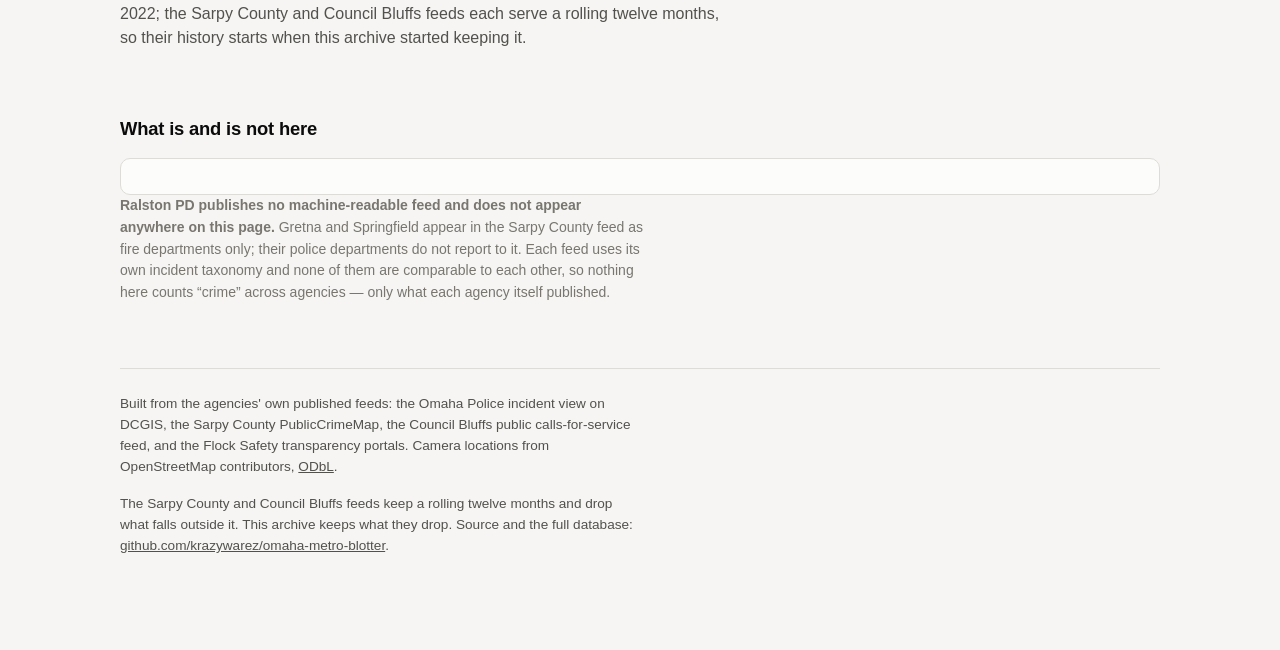
==== commit b0a44292: "Rename the project to omaha-metro-blotter The repo covers six agencies across two states, ALPR camer" ====
--- a/site_template.html
+++ b/site_template.html
@@ -152,7 +152,7 @@
 
 <footer>
   <p>Built from the agencies' own published feeds: the Omaha Police incident view on DCGIS, the Sarpy County PublicCrimeMap, the Council Bluffs public calls-for-service feed, and the Flock Safety transparency portals. Camera locations from OpenStreetMap contributors, <a href="https://opendatacommons.org/licenses/odbl/">ODbL</a>.</p>
-  <p>The Sarpy County and Council Bluffs feeds keep a rolling twelve months and drop what falls outside it. This archive keeps what they drop. Source and the full database: <a href="https://github.com/krazywarez/omaha-incidents">github.com/krazywarez/omaha-incidents</a>.</p>
+  <p>The Sarpy County and Council Bluffs feeds keep a rolling twelve months and drop what falls outside it. This archive keeps what they drop. Source and the full database: <a href="https://github.com/krazywarez/omaha-metro-blotter">github.com/krazywarez/omaha-metro-blotter</a>.</p>
 </footer>
 </div>
 
